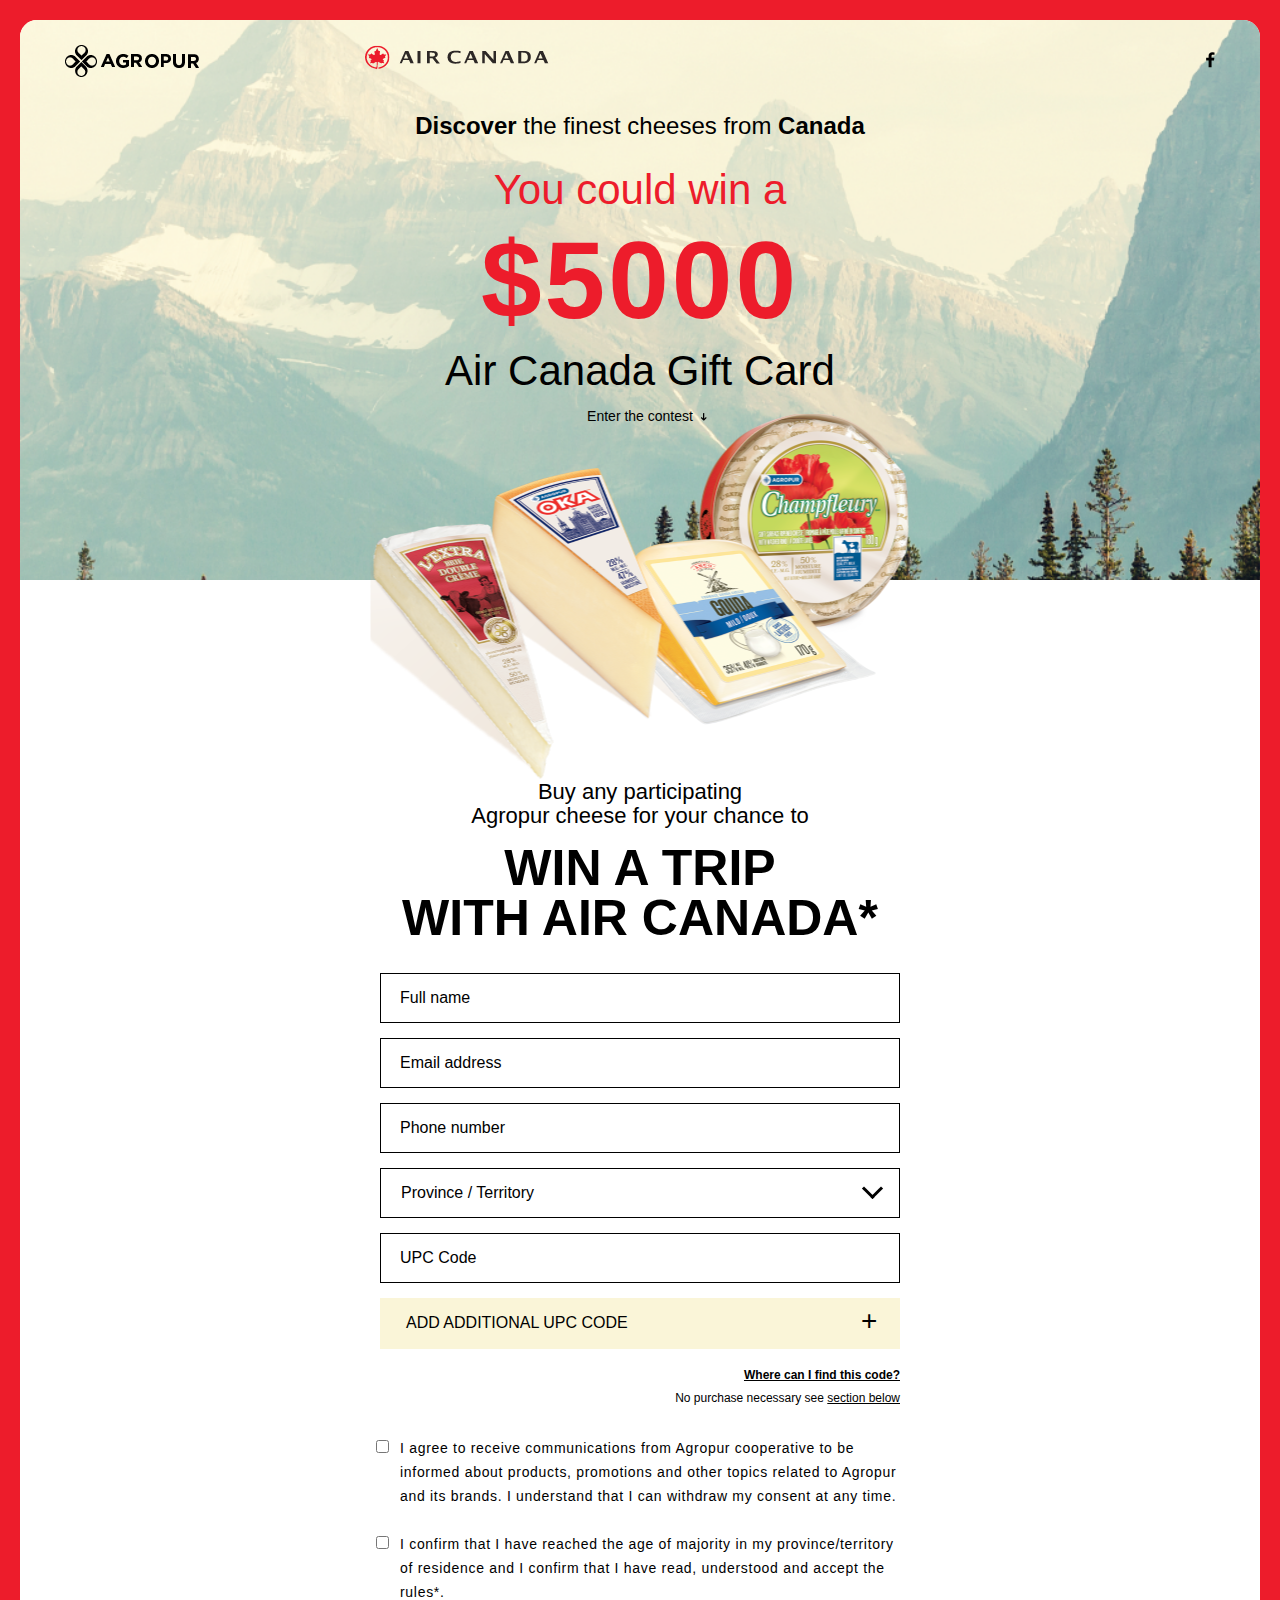
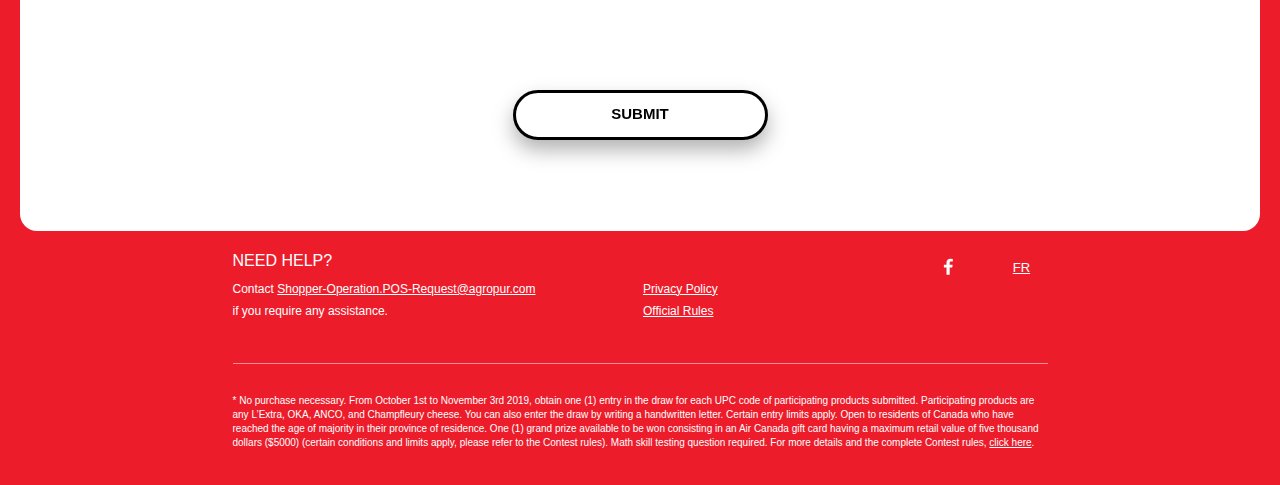
==== en/index.html @ e72fb613 "init" ====
<!DOCTYPE html>
<html lang="en">
  <head>
  <!-- Global site tag (gtag.js) - Google Analytics -->
  <script async src="https://www.googletagmanager.com/gtag/js?id=UA-141666870-2"></script>
  <script>
    window.dataLayer = window.dataLayer || [];
    function gtag(){dataLayer.push(arguments);}
    gtag('js', new Date());

    gtag('config', 'UA-141666870-2');
  </script>

  <meta charset="utf-8">
  <meta http-equiv="X-UA-Compatible" content="IE=edge"/>
  <meta name="viewport" content="width=device-width, initial-scale=1"/>
  <meta name="description" content="You could win a $5,000 Air Canada Gift Card. Enter the Agropur finest cheeses contest today!">
  <title>Agropur | Finest cheeses - Win an Air Canada Gift Card</title>

  <meta property="og:title" content="You could win a $5,000 Air Canada Gift Card. Enter the Agropur finest cheeses contest today!"/>
  <meta property="og:description" content="Agropur | Finest cheeses - Win an Air Canada Gift Card"/>
  <meta property="og:url" content="">
  <meta property="og:type" content="article"/>
  <meta property="og:site_name" content="Agropur | Finest cheeses - Win an Air Canada Gift Card"/>
  <meta name="twitter:card" content="summary" />

  <link rel="stylesheet" href="../css/app.css"/>
  <link rel="icon" type="image/x-icon" href="../img/favicon.ico?v2"/>

  
  
  
  <script src="https://oss.maxcdn.com/html5shiv/3.7.3/html5shiv.min.js"></script>
  <script src="https://oss.maxcdn.com/respond/1.4.2/respond.min.js"></script>
  <script src="https://www.google.com/recaptcha/api.js?hl=en" async defer></script>
  
</head>


  <body>
    <div class="main container-fluid">
      <section class="hero-banner">
  <header class="header">
  <div class="row">
    <div class="col col-sm col-md-3 first-logo logo-wrap">
      <img src="/img/logo_black.png" alt="">
    </div>

    <div class="col col-sm col-md-3 second-logo logo-wrap">
      <img src="/img/logo.png" alt="">
    </div>

    <div class="col-2 col-sm social">
      <a
        href="https://www.facebook.com/barafromagesagropurcheesebar/"
        target="_blank"
        class="social-link"
      >
        <svg
  width="100%"
  height="100%"
  viewBox="0 0 32 32"
  preserveAspectRatio="xMaxYMax"
>
  <defs>
    <style>
      .white { fill:#fff; fill-rule:evenodd; }
    </style>
  </defs>
  <path d="M20.8,7.9v2.54H19.18c-1.27,0-1.51.56-1.51,1.38v1.82h3l-.41,2.85H17.67v7.29H14.51v-7.3H11.88V13.64h2.63v-2.1c0-2.43,1.6-3.76,3.94-3.76a20.89,20.89,0,0,1,2.35.12Z"/>
</svg>

      </a>
    </div>
  </div>
</header>


  <div class="toggled-wrap">
    <div class="banner-text mx-auto text-center" data-toggle>
      <h4>
        <span>Discover</span>
        the finest cheeses from 
        <span>Canada</span>
      </h4>

      
        <h3>You could win a</h3>
        <h2>$5000</h2>
        <h1>Air Canada Gift Card</h1>
      

      <a href="#contestForm" id="scrollToContest" class="scrollToContest">Enter the contest</a>
    </div>

    <div class="toggled-wrap d-none" data-confirmation>
      <div class="success mx-auto text-center">
        <h2>Thank you!</h2>
        <h3>You are registered for</h3>
        <h3>the contest. Good luck!</h3>

        <a
          href="https://www.cheesebar.ca"
          class="btn agropur-btn submit-btn"
        >discover our products</a>
      </div>
    </div>

  <img class="banner-image" src="/img/cheese.png" alt="">
</section>


      <section class="tagline-container" data-toggle>
  
    <div class="tagline tagline-02">Buy any participating</div>
    <div class="tagline tagline-02 second">Agropur cheese for your chance to</div>
    <div class="tagline tagline-01">win a trip</div>
    <div class="tagline tagline-01">with Air Canada*</div>
  
</section>

      <section class="form-wrapper" data-toggle>
  <div class="form container">
    <form
  id="contestForm"
  name="finestCheesesContestForm"
  class="validate"
  autocomplete="off"
  action="/"
  method="POST"
  data-num-upc-fields-visible="1"
  data-netlify-recaptcha="true"
  data-netlify="true"
>
  
  <fieldset class="form-group col-12 p-md-0">
    <input
      type="text"
      id="fullName"
      name="fullName"
      class="form-control"
      required
    >
    <label class="form-control-placeholder" for="fullName">Full name</label>
  </fieldset>
  

  
  <fieldset class="form-group col-12 p-md-0">
    <input
      type="email"
      id="emailAddress"
      name="emailAddress"
      class="form-control email"
      required
    >
    <label class="form-control-placeholder" for="emailAddress">Email address</label>
  </fieldset>
  

  
  <fieldset class="form-group col-12 p-md-0">
    <input
      type="text"
      id="phoneNumber"
      name="phoneNumber"
      class="form-control"
      pattern="^[\+]?[(]?[0-9]{3}[)]?[-\s\.]?[0-9]{3}[-\s\.]?[0-9]{4,6}$"
      title="Invalid phone number"
      required
    >
    <label class="form-control-placeholder" for="phoneNumber">Phone number</label>
  </fieldset>
  

  
  <fieldset class="form-group col-12 p-md-0 province-name-wrap">
    <select
      id="provinceName"
      name="province"
      class="form-control province-select"
      required
    >
      <option selected="selected" disabled="disabled" value="">
        Province / Territory
      </option>
      <option value="AB">Alberta</option>
      <option value="BC">British Columbia</option>
      <option value="MB">Manitoba</option>
      <option value="NB">New Brunswick</option>
      <option value="NL">Newfoundland and Labrador</option>
      <option value="NS">Nova Scotia</option>
      <option value="ON">Ontario</option>
      <option value="QUE">Québec</option>
      <option value="PE">Prince Edward Island</option>
      <option value="SK">Saskatchewan</option>
      <option value="NT">Northwest Territories</option>
      <option value="NU">Nunavut</option>
      <option value="YT">Yukon</option>
    </select>
  </fieldset>
  

  
  <fieldset class="form-group col-12 p-md-0">
    <input
      type="text"
      id="upcCode0"
      name="upcCode0"
      class="form-control upc-code-input"
      required
      aria-describedby="upcDescription"
    >
    <label
      class="form-control-placeholder"
      for="upcCode0"
    >UPC Code</label>
    <div id="upcDescription" class="sr-only">The UPC code is located on the packaging of your Agropur product as seen in the image below.  The exact location may vary based on the item of purchase. Simply copy all 12 numbers into the entry form.</div>
  </fieldset>
  

  
  <div
    id="additionalUpcContainer"
    class="form-group col-12 p-md-0"
  >
    <fieldset
      class="form-group col-12 p-x-0 mt4 hidden-upc"
      id="hiddenUPC1"
    >
      <input
        type="text"
        id="upcCode1"
        name="upcCode1"
        class="form-control upc-code-input"
        aria-describedby="upcDescription"
      >
      <label
        class="form-control-placeholder"
        for="upcCode1"
      >Add additional UPC code</label>
    </fieldset>
    <fieldset
      class="form-group col-12 p-x-0 mt4 hidden-upc"
      id="hiddenUPC2"
    >
      <input
        type="text"
        id="upcCode2"
        name="upcCode2"
        class="form-control upc-code-input"
        aria-describedby="upcDescription"
      >
      <label
        class="form-control-placeholder"
        for="upcCode2"
      >Add additional UPC code</label>
    </fieldset>
    <fieldset
      class="form-group col-12 p-x-0 mt4 hidden-upc"
      id="hiddenUPC3"
    >
      <input
        type="text"
        id="upcCode3"
        name="upcCode3"
        class="form-control upc-code-input"
        aria-describedby="upcDescription"
      >
      <label
        class="form-control-placeholder"
        for="upcCode3"
      >Add additional UPC code</label>
    </fieldset>
  </div>
  <fieldset
    class="form-group col-12 p-md-0"
    id="addUpcCodeContainer"
  >
    <button
      type="button"
      id="addUpcCode"
      class="btn agropur-btn add-upc-code-btn"
    >
      <span class="label">Add additional UPC code</span>
      <span class="plus-icon">+</span>
    </button>
  </fieldset>
  

  
  <div class="form-group col-12 p-md-0 additional-help">
    <div class="help-message-wrap">
      <div
        tabindex="0"
        class="help-message"
        data-toggle="tooltip"
        data-placement="bottom"
        title="The UPC code is located on the packaging of your Agropur product as seen in the image below.  The exact location may vary based on the item of purchase. Simply copy all 12 numbers into the entry form. <br><div class='text-center pt-3'><img src='../img/upc.png' /></span> "
      >Where can I find this code?</div>
      <div class="purchase">
        No purchase necessary see  <a href="#footer" class="purch-link">section below</a>
      </div>
    </div>
  </div>
  

  
  <div class="captcha-container">
    <div
      id="gRecaptcha"
      class="g-recaptcha"
      data-sitekey="6Lf3IbAUAAAAAP-q4TpZBT5dZRCLkTZSFWK0sGec"
      data-theme="light"
    ></div>
    <div class="captcha-error error-message">
      This field is required
    </div>
  </div>
  

  
  <fieldset class="check-container col-12 px-md-0">
    
    <div class="form-check">
      <input
        type="checkbox"
        id="subscribeCheck"
        name="subscribeCheck"
        value="true"
        class="form-check-input"
      />
      <label class="form-check-label" for="subscribeCheck">
        I agree to receive communications from Agropur cooperative to be informed about products, promotions and other topics related to Agropur and its brands. I understand that I can withdraw my consent at any time.
      </label>
    </div>
    

    
    <div class="form-check">
      <input
        type="checkbox"
        id="rulesCheck"
        name="rulesCheck"
        value="true"
        class="form-check-input"
        required
      />
      <label class="form-check-label" for="rulesCheck">
        I confirm that I have reached the age of majority in my province/territory of residence and I confirm that I have read, understood and accept the rules*.
      </label>
    </div>
    
  </fieldset>
  

  
  <input
    class="hidden"
    type="text"
    id="language"
    name="language"
    value="en"
  />
  

  
  <div class="form-group col-12 p-md-0 submit-entry-container">
    <button
      type="submit"
      id="submitEntry"
      class="btn agropur-btn submit-btn"
    >Submit</button>
  </div>
  
</form>

  </div>
</section>
    </div>

    <footer class="footer-wrapper" id="footer">
  <div class="container-fluid">
    <div class="footer-nav">
      
      <div class="footer-column col-40-percent need-help-col">
        <h2 class="need-help-heading">Need help?</h2>
        <small class="need-help-text">
          <span>Contact <a href="mailto:Shopper-Operation.POS-Request@agropur.com">Shopper-Operation.POS-Request@agropur.com</a></span>
          <div>if you require any assistance.</div>
        </small>
      </div>
      

      
      <div class="footer-column col-40-percent admin-links">
        <ul class="link-list">
          <li class="list-item">
            <a href="https://www.agropur.com/en/privacy-policy?source=cheesebar.ca" class="footer-link" target="_blank">Privacy Policy</a>
          </li>
          <li class="list-item">
            <a href="/files/Reglement_en.pdf" class="footer-link" target="_blank">Official Rules</a>
          </li>
        </ul>
      </div>
      

      
      <div class="footer-column col-20-percent social-col">
        <ul class="link-list social-list">
          <li class="list-item">
            <a
              href="https://www.facebook.com/barafromagesagropurcheesebar/"
              target="_blank"
              class="social-link"
            >
              <svg
  width="100%"
  height="100%"
  viewBox="0 0 32 32"
  preserveAspectRatio="xMaxYMax"
>
  <defs>
    <style>
      .white { fill:#fff; fill-rule:evenodd; }
    </style>
  </defs>
  <path d="M20.8,7.9v2.54H19.18c-1.27,0-1.51.56-1.51,1.38v1.82h3l-.41,2.85H17.67v7.29H14.51v-7.3H11.88V13.64h2.63v-2.1c0-2.43,1.6-3.76,3.94-3.76a20.89,20.89,0,0,1,2.35.12Z"/>
</svg>

            </a>
          </li>
        </ul>

        <ul class="lang-switcher">
          <li>
            <a href="/fr">Fr</a>
          </li>
        </ul>
      </div>
      

    </div>

    <div class="footer-small-print-container">
      <small class="footer-small-print">
        * No purchase necessary. From October 1st to November 3rd 2019, obtain one (1) entry in the draw for each UPC code of participating products submitted. Participating products are any L’Extra, OKA, ANCO, and Champfleury cheese. You can also enter the draw by writing a handwritten letter. Certain entry limits apply. Open to residents of Canada who have reached the age of majority in their province of residence. One (1) grand prize available to be won consisting in an Air Canada gift card having a maximum retail value of five thousand dollars ($5000) (certain conditions and limits apply, please refer to the Contest rules). Math skill testing question required. For more details and the complete Contest rules,  <a href="/files/Reglement_en.pdf">click here</a>.
      </small>
    </div>

  </div>
</footer>


    <script src="../js/vendor.js"></script>
    <script src="../js/app.js"></script>
  </body>
</html>
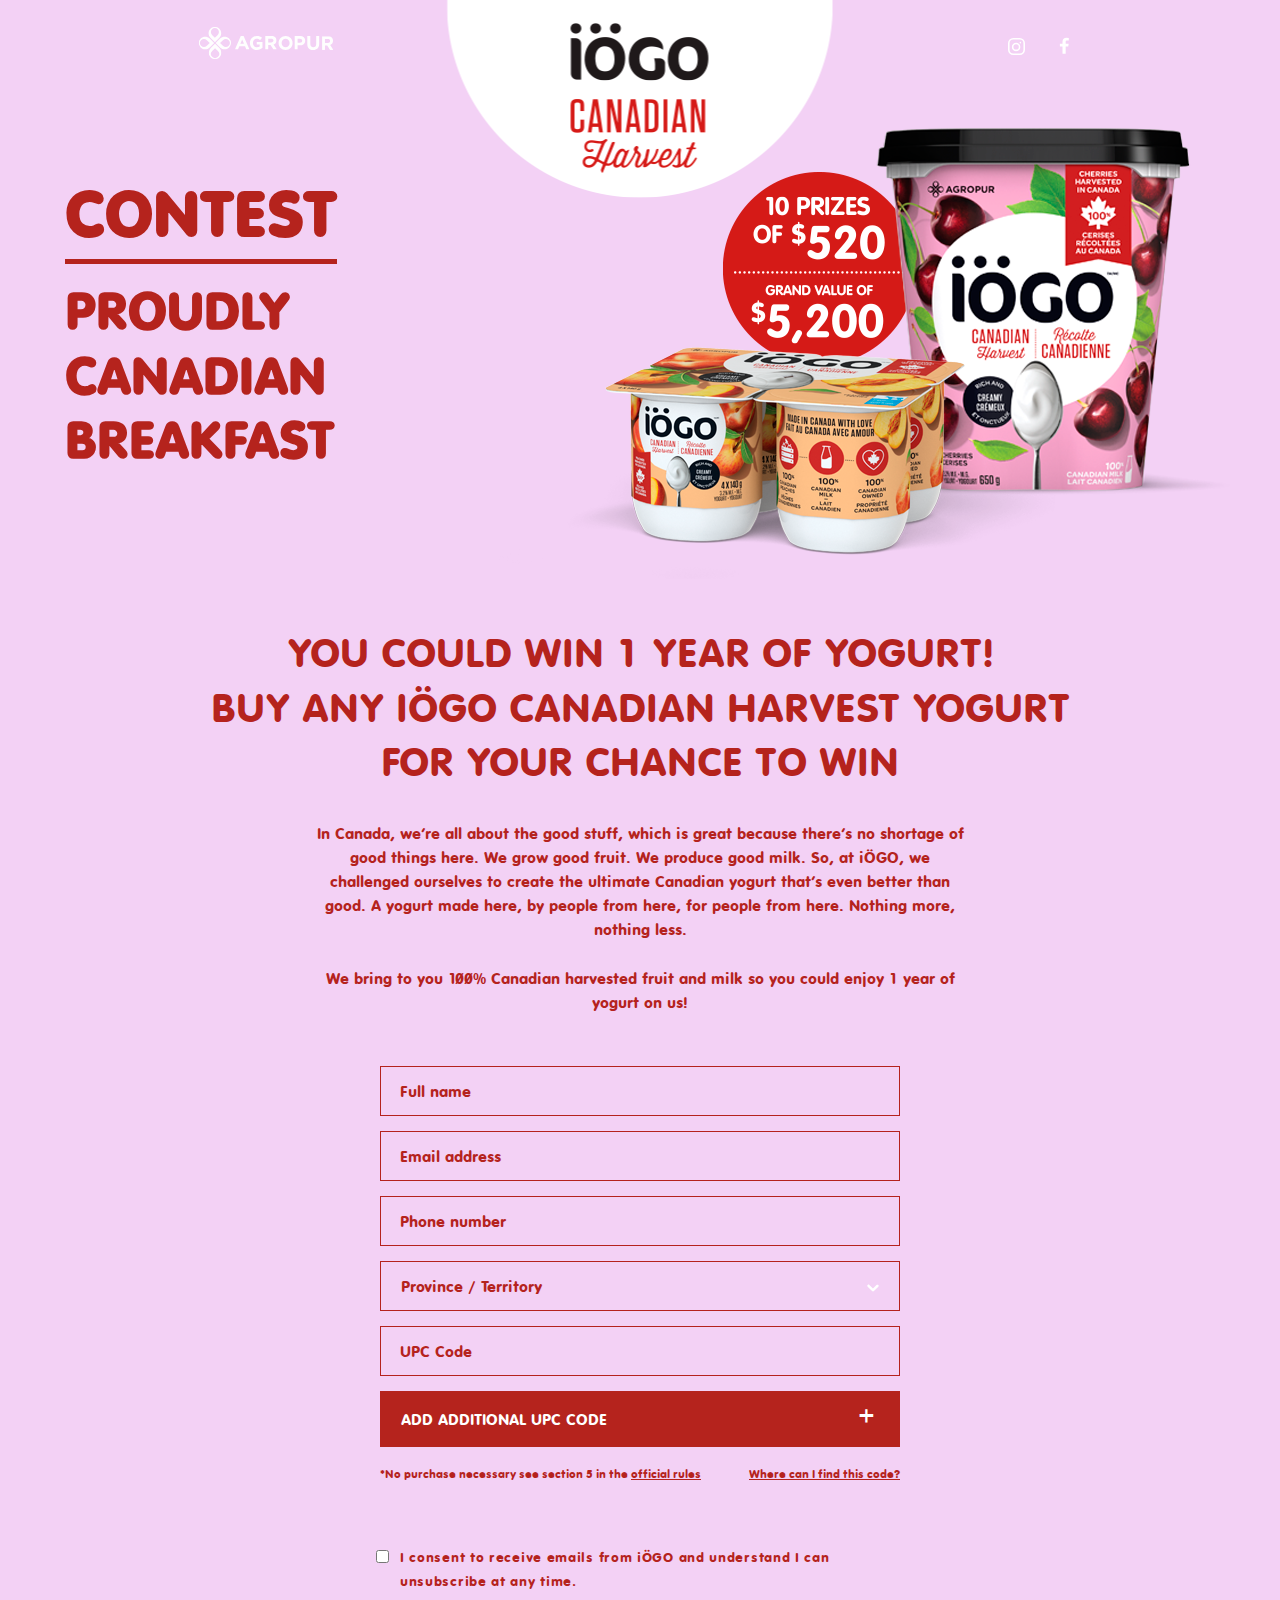
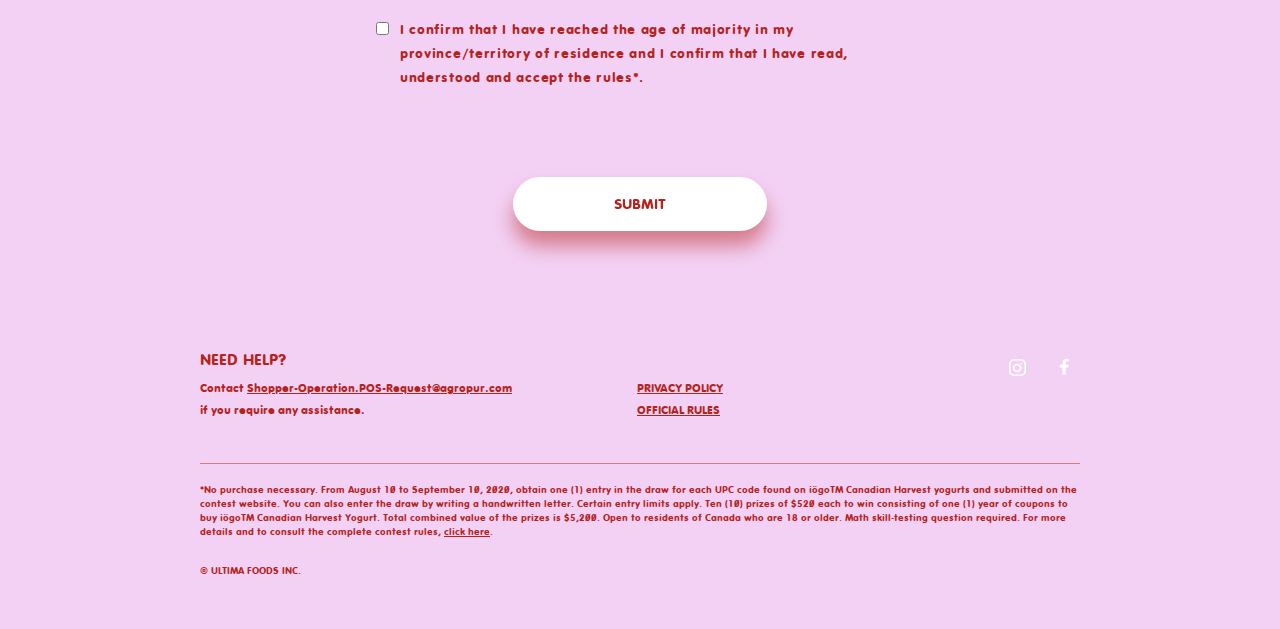
==== commit d8544a3c: "init 2" ====
--- a/en/index.html
+++ b/en/index.html
@@ -14,14 +14,14 @@
   <meta charset="utf-8">
   <meta http-equiv="X-UA-Compatible" content="IE=edge"/>
   <meta name="viewport" content="width=device-width, initial-scale=1"/>
-  <meta name="description" content="You could win a $5,000 Air Canada Gift Card. Enter the Agropur finest cheeses contest today!">
-  <title>Agropur | Finest cheeses - Win an Air Canada Gift Card</title>
-
-  <meta property="og:title" content="You could win a $5,000 Air Canada Gift Card. Enter the Agropur finest cheeses contest today!"/>
-  <meta property="og:description" content="Agropur | Finest cheeses - Win an Air Canada Gift Card"/>
+  <meta name="description" content="You could win 1 year of yogurt!">
+  <title>iÖGO Canadian Harvest - Win 1 year of yogurt!</title>
+
+  <meta property="og:title" content="You could win 1 year of yogurt!"/>
+  <meta property="og:description" content="iÖGO Canadian Harvest - Win 1 year of yogurt!"/>
   <meta property="og:url" content="">
   <meta property="og:type" content="article"/>
-  <meta property="og:site_name" content="Agropur | Finest cheeses - Win an Air Canada Gift Card"/>
+  <meta property="og:site_name" content="iÖGO Canadian Harvest - Win 1 year of yogurt!"/>
   <meta name="twitter:card" content="summary" />
 
   <link rel="stylesheet" href="../css/app.css"/>
@@ -38,25 +38,64 @@
 
 
   <body>
-    <div class="main container-fluid">
-      <section class="hero-banner">
-  <header class="header">
-  <div class="row">
-    <div class="col col-sm col-md-3 first-logo logo-wrap">
-      <img src="/img/logo_black.png" alt="">
-    </div>
-
-    <div class="col col-sm col-md-3 second-logo logo-wrap">
-      <img src="/img/logo.png" alt="">
-    </div>
-
-    <div class="col-2 col-sm social">
-      <a
-        href="https://www.facebook.com/barafromagesagropurcheesebar/"
-        target="_blank"
-        class="social-link"
-      >
+    <section class="header-wrapper">
+  
+  <div class="header-content-wrapper">
+    <div class="content header-content">
+      <div class="logo-agropur">
         <svg
+  width="192"
+  height="46"
+  xmlns="http://www.w3.org/2000/svg"
+  xmlns:xlink="http://www.w3.org/1999/xlink"
+>
+  <defs>
+    <path id="a" d="M.136.034h18.186V22H.136z"/>
+    <path id="c" d="M.085.358h15.8v19.558H.085z"/>
+  </defs>
+  <g fill="none" fill-rule="evenodd">
+    <path d="M43.331 16.636c-3.559-3.515-9.329-3.515-12.887 0L24 23l6.444 6.364c3.558 3.515 9.328 3.515 12.887 0a8.922 8.922 0 0 0 0-12.728m-8.832 10.438L30.375 23l4.124-4.073c2.278-2.25 5.972-2.25 8.25 0a5.71 5.71 0 0 1 0 8.147c-2.278 2.25-5.972 2.25-8.25 0M16.636 2.669c-3.515 3.559-3.515 9.329 0 12.887L23 22l6.364-6.444c3.515-3.559 3.515-9.328 0-12.887a8.922 8.922 0 0 0-12.728 0M27.074 11.5L23 15.625l-4.073-4.124c-2.25-2.278-2.25-5.972 0-8.25a5.71 5.71 0 0 1 8.147 0c2.25 2.278 2.25 5.97 0 8.249M2.669 29.364c3.559 3.515 9.329 3.515 12.887 0L22 23l-6.444-6.364c-3.558-3.515-9.328-3.515-12.887 0a8.921 8.921 0 0 0 0 12.728m8.832-10.438L15.625 23l-4.124 4.073c-2.278 2.25-5.972 2.25-8.25 0a5.71 5.71 0 0 1 0-8.147c2.278-2.25 5.972-2.25 8.25 0" fill="#FEFEFE"/>
+    <g transform="translate(14 24)">
+      <mask id="b" fill="#fff">
+        <use xlink:href="#a"/>
+      </mask>
+      <path d="M15.658 19.335a9.102 9.102 0 0 0 0-12.867L9.23.034l-6.43 6.434a9.102 9.102 0 0 0 0 12.867 9.088 9.088 0 0 0 12.86 0M5.112 10.517L9.23 6.4l4.115 4.118a5.827 5.827 0 0 1 0 8.237 5.818 5.818 0 0 1-8.23 0 5.827 5.827 0 0 1 0-8.237" fill="#FEFEFE" mask="url(#b)"/>
+    </g>
+    <path d="M64.018 13L71.96 31.33a.483.483 0 0 1-.452.671h-3.705l-1.77-4.26h-8.179L56.087 32h-3.595a.483.483 0 0 1-.452-.671L59.982 13h4.036zm.495 11.049l-2.567-6.161-2.572 6.16h5.14zM73 23.055V23C73 17.504 77.183 13 82.904 13c3.402 0 5.453.941 7.422 2.654l-2.317 2.858a.475.475 0 0 1-.67.067c-1.315-1.055-2.57-1.657-4.569-1.657-3.023 0-5.425 2.737-5.425 6.023V23c0 3.538 2.375 6.133 5.722 6.133 1.51 0 2.86-.386 3.912-1.16V25.21h-4.182v-3.673H91v8.397C89.057 31.62 86.385 33 82.93 33 77.05 33 73 28.773 73 23.055M95 13h8.691c2.417 0 4.291.678 5.54 1.926 1.06 1.06 1.63 2.552 1.63 4.344v.055c0 3.065-1.656 4.993-4.075 5.887l4.129 6.033c.22.32-.01.755-.399.755h-3.973l-4.074-6.08h-3.287V32H95V13zm8.418 9.23c2.039 0 3.205-1.086 3.205-2.689v-.054c0-1.79-1.25-2.715-3.285-2.715h-4.156v5.457h4.236zM114 23.055V23c0-5.495 4.22-9.999 10.027-9.999 5.807 0 9.973 4.448 9.973 9.945V23C134 28.498 129.78 33 123.972 33c-5.805 0-9.972-4.449-9.972-9.945m15.672 0V23c0-3.314-2.364-6.077-5.7-6.077-3.332 0-5.644 2.707-5.644 6.023V23c0 3.316 2.364 6.077 5.699 6.077 3.334 0 5.645-2.707 5.645-6.02M137 13h7.743c4.522 0 7.257 2.687 7.257 6.569v.053c0 4.398-3.412 6.678-7.664 6.678h-3.166V32H137V13zm7.473 9.58c2.085 0 3.302-1.249 3.302-2.876v-.055c0-1.873-1.3-2.877-3.384-2.877h-3.221v5.809h3.303zM155 24.253V13h4.292v11.139c0 3.207 1.588 4.867 4.208 4.867 2.621 0 4.207-1.603 4.207-4.727V13H172v11.11c0 5.965-3.315 8.89-8.554 8.89-5.243 0-8.446-2.954-8.446-8.747" fill="#FEFEFE"/>
+    <g transform="translate(176 13)">
+        <mask id="d" fill="#fff">
+          <use xlink:href="#c"/>
+        </mask>
+      <path d="M.085.358h8.582c2.387 0 4.238.698 5.473 1.982 1.046 1.091 1.609 2.628 1.609 4.472v.057c0 3.155-1.635 5.14-4.024 6.06l4.076 6.21c.217.33-.01.777-.394.777h-3.922l-4.026-6.259H4.213v6.26H.085V.357zm8.314 9.5c2.013 0 3.165-1.117 3.165-2.767v-.055c0-1.844-1.236-2.795-3.245-2.795H4.213V9.86H8.4z" fill="#FEFEFE" mask="url(#d)"/>
+    </g>
+  </g>
+</svg>
+
+      </div>
+
+      <img class="hero-logo" src="/img/hero-logo.png" alt="iÖGO Canadian Harvest Logo">
+
+      <div class="hero-nav">
+        <a class="icon-ig" href="https://www.instagram.com/iogocanada" target="_blank">
+          <svg
+  width="100%"
+  height="100%"
+  viewBox="0 0 32 32"
+  preserveAspectRatio="xMaxYMax"
+>
+  <defs>
+    <style>
+      .white{ fill:#fff; }
+    </style>
+  </defs>
+  <path class="white" d="M19.69,8H13.31A5.31,5.31,0,0,0,8,13.31v6.38A5.31,5.31,0,0,0,13.31,25h6.38A5.31,5.31,0,0,0,25,19.69V13.31A5.31,5.31,0,0,0,19.69,8Zm3.72,11.69a3.74,3.74,0,0,1-3.72,3.72H13.31a3.74,3.74,0,0,1-3.72-3.72V13.31a3.74,3.74,0,0,1,3.72-3.72h6.38a3.74,3.74,0,0,1,3.72,3.72Z"/>
+  <path class="white" d="M16.11,12.64a4.25,4.25,0,1,0,4.25,4.25A4.25,4.25,0,0,0,16.11,12.64Zm0,6.9a2.66,2.66,0,1,1,2.66-2.65A2.65,2.65,0,0,1,16.11,19.54Z"/>
+  <circle class="white" cx="20.36" cy="12.64" r="0.77"/>
+</svg>
+
+        </a>
+        <a class="icon-fb" href="https://www.facebook.com/iogo" target="_blank">
+          <svg
   width="100%"
   height="100%"
   viewBox="0 0 32 32"
@@ -67,63 +106,91 @@
       .white { fill:#fff; fill-rule:evenodd; }
     </style>
   </defs>
-  <path d="M20.8,7.9v2.54H19.18c-1.27,0-1.51.56-1.51,1.38v1.82h3l-.41,2.85H17.67v7.29H14.51v-7.3H11.88V13.64h2.63v-2.1c0-2.43,1.6-3.76,3.94-3.76a20.89,20.89,0,0,1,2.35.12Z"/>
+  <path class="white" d="M20.8,7.9v2.54H19.18c-1.27,0-1.51.56-1.51,1.38v1.82h3l-.41,2.85H17.67v7.29H14.51v-7.3H11.88V13.64h2.63v-2.1c0-2.43,1.6-3.76,3.94-3.76a20.89,20.89,0,0,1,2.35.12Z"/>
 </svg>
 
+        </a>
+      </div>
+    </div>
+  </div>
+  
+
+  <div class="content">
+
+    
+    <div
+      class="k-thx-bye d-none"
+      data-confirmation
+    >
+      <h1 class="confirmation-heading">
+        <img
+          class="thank-you-raster"
+          src="/img/hero-thank-you.png"
+          alt="Thank you!"
+        />
+      </h1>
+      <div class="confirmation-subheading">
+        Your inscription is being submitted. Good luck!
+      </div>
+      <a
+        class="agropur-btn discover-cta"
+        href="https://www.iogo.ca/en/canadian-harvest/"
+      >
+        Purchase more iÖGO Canadian Harvest yogurt for even more chances to win
       </a>
     </div>
-  </div>
-</header>
-
-
-  <div class="toggled-wrap">
-    <div class="banner-text mx-auto text-center" data-toggle>
-      <h4>
-        <span>Discover</span>
-        the finest cheeses from 
-        <span>Canada</span>
-      </h4>
-
-      
-        <h3>You could win a</h3>
-        <h2>$5000</h2>
-        <h1>Air Canada Gift Card</h1>
-      
-
-      <a href="#contestForm" id="scrollToContest" class="scrollToContest">Enter the contest</a>
-    </div>
-
-    <div class="toggled-wrap d-none" data-confirmation>
-      <div class="success mx-auto text-center">
-        <h2>Thank you!</h2>
-        <h3>You are registered for</h3>
-        <h3>the contest. Good luck!</h3>
-
-        <a
-          href="https://www.cheesebar.ca"
-          class="btn agropur-btn submit-btn"
-        >discover our products</a>
-      </div>
-    </div>
-
-  <img class="banner-image" src="/img/cheese.png" alt="">
+    
+  </div>
+
+  
+  <div class="products-display">
+    <div data-toggle class="hero-wrapper">
+      <h1 class="hero-heading">
+       <strong>
+          Contest
+        </strong>
+        Proudly Canadian Breakfast
+      </h1>
+    </div>
+    <div class="yogurt-pots-container">
+      <img class="yogurt-pots" src="/img/hero-banner-products.png" alt="Tub of 650g cherry and 4x140g peach flavoured Canadian Harvest yogurt aligned on pink background" />
+    </div>
+  </div>
+  
 </section>
 
 
-      <section class="tagline-container" data-toggle>
-  
-    <div class="tagline tagline-02">Buy any participating</div>
-    <div class="tagline tagline-02 second">Agropur cheese for your chance to</div>
-    <div class="tagline tagline-01">win a trip</div>
-    <div class="tagline tagline-01">with Air Canada*</div>
-  
+    <section class="content tagline-container" data-toggle>
+  <div class="tagline tagline-01">
+    YOU COULD WIN 1 YEAR OF YOGURT!
+  </div>
+  <div class="tagline tagline-02">
+    BUY ANY IÖGO CANADIAN HARVEST YOGURT FOR YOUR CHANCE TO WIN
+  </div>
+  <div class="tagline tagline-03">
+    
+  </div>
+
+  <p class="long-tagline">
+    In Canada, we’re all about the good stuff, which is great because there’s no shortage of good things here. We grow good fruit. We produce good milk. So, at iÖGO, we challenged ourselves to create the ultimate Canadian yogurt that’s even better than good. A yogurt made here, by people from here, for people from here. Nothing more, nothing less.
+  </p>
+  <p class="long-tagline">
+    We bring to you 100% Canadian harvested fruit and milk so you could enjoy 1 year of yogurt on us!
+  </p>
+  <p class="long-tagline long-tagline-01">
+    
+  </p>
+  <p class="long-tagline long-tagline-02">
+    
+  </p>
 </section>
 
-      <section class="form-wrapper" data-toggle>
-  <div class="form container">
-    <form
+
+    <section class="content form-wrapper" data-toggle>
+      <div class="form container">
+        <form
   id="contestForm"
-  name="finestCheesesContestForm"
+  name="olympicContestForm"
   class="validate"
   autocomplete="off"
   action="/"
@@ -174,7 +241,7 @@
   
 
   
-  <fieldset class="form-group col-12 p-md-0 province-name-wrap">
+  <fieldset class="form-group col-12 p-md-0">
     <select
       id="provinceName"
       name="province"
@@ -191,7 +258,6 @@
       <option value="NL">Newfoundland and Labrador</option>
       <option value="NS">Nova Scotia</option>
       <option value="ON">Ontario</option>
-      <option value="QUE">Québec</option>
       <option value="PE">Prince Edward Island</option>
       <option value="SK">Saskatchewan</option>
       <option value="NT">Northwest Territories</option>
@@ -238,7 +304,7 @@
       <label
         class="form-control-placeholder"
         for="upcCode1"
-      >Add additional UPC code</label>
+      >Additional UPC Code #1</label>
     </fieldset>
     <fieldset
       class="form-group col-12 p-x-0 mt4 hidden-upc"
@@ -254,7 +320,7 @@
       <label
         class="form-control-placeholder"
         for="upcCode2"
-      >Add additional UPC code</label>
+      >Additional UPC Code #2</label>
     </fieldset>
     <fieldset
       class="form-group col-12 p-x-0 mt4 hidden-upc"
@@ -270,7 +336,7 @@
       <label
         class="form-control-placeholder"
         for="upcCode3"
-      >Add additional UPC code</label>
+      >Additional UPC Code #3</label>
     </fieldset>
   </div>
   <fieldset
@@ -290,18 +356,20 @@
 
   
   <div class="form-group col-12 p-md-0 additional-help">
-    <div class="help-message-wrap">
-      <div
-        tabindex="0"
-        class="help-message"
-        data-toggle="tooltip"
-        data-placement="bottom"
-        title="The UPC code is located on the packaging of your Agropur product as seen in the image below.  The exact location may vary based on the item of purchase. Simply copy all 12 numbers into the entry form. <br><div class='text-center pt-3'><img src='../img/upc.png' /></span> "
-      >Where can I find this code?</div>
-      <div class="purchase">
-        No purchase necessary see  <a href="#footer" class="purch-link">section below</a>
-      </div>
-    </div>
+    <div
+      id="upcCodeHelp"
+      class="no-purchase-necessary"
+    >
+      *No purchase necessary see section 5 in the
+      <a href="/files/olympic-contest-rules-en.pdf">official rules</a>
+    </div>
+    <div
+      tabindex="0"
+      class="help-message"
+      data-toggle="tooltip"
+      data-placement="bottom"
+      title="The UPC code is located on the packaging of your Agropur product as seen in the image below.  The exact location may vary based on the item of purchase. Simply copy all 12 numbers into the entry form. <br><div class='text-center pt-3'><img src='../img/upc.png' /></span> "
+    >Where can I find this code?</div>
   </div>
   
 
@@ -311,7 +379,7 @@
       id="gRecaptcha"
       class="g-recaptcha"
       data-sitekey="6Lf3IbAUAAAAAP-q4TpZBT5dZRCLkTZSFWK0sGec"
-      data-theme="light"
+      data-theme="clean"
     ></div>
     <div class="captcha-error error-message">
       This field is required
@@ -331,7 +399,7 @@
         class="form-check-input"
       />
       <label class="form-check-label" for="subscribeCheck">
-        I agree to receive communications from Agropur cooperative to be informed about products, promotions and other topics related to Agropur and its brands. I understand that I can withdraw my consent at any time.
+        I consent to receive emails from iÖGO and understand I can unsubscribe at any time.
       </label>
     </div>
     
@@ -369,25 +437,26 @@
     <button
       type="submit"
       id="submitEntry"
-      class="btn agropur-btn submit-btn"
+      class="btn agropur-btn"
     >Submit</button>
   </div>
   
 </form>
 
-  </div>
-</section>
-    </div>
-
-    <footer class="footer-wrapper" id="footer">
-  <div class="container-fluid">
+      </div>
+    </section>
+
+    <footer class="footer-wrapper">
+  <div class="content">
+
     <div class="footer-nav">
+
       
       <div class="footer-column col-40-percent need-help-col">
         <h2 class="need-help-heading">Need help?</h2>
         <small class="need-help-text">
           <span>Contact <a href="mailto:Shopper-Operation.POS-Request@agropur.com">Shopper-Operation.POS-Request@agropur.com</a></span>
-          <div>if you require any assistance.</div>
+          <span>if you require any assistance.</span>
         </small>
       </div>
       
@@ -396,10 +465,10 @@
       <div class="footer-column col-40-percent admin-links">
         <ul class="link-list">
           <li class="list-item">
-            <a href="https://www.agropur.com/en/privacy-policy?source=cheesebar.ca" class="footer-link" target="_blank">Privacy Policy</a>
+            <a href="https://www.olympicdairy.com/privacy" class="footer-link" target="_blank">Privacy Policy</a>
           </li>
           <li class="list-item">
-            <a href="/files/Reglement_en.pdf" class="footer-link" target="_blank">Official Rules</a>
+            <a href="/files/olympic-contest-rules-en.pdf" class="footer-link">Official Rules</a>
           </li>
         </ul>
       </div>
@@ -407,10 +476,34 @@
 
       
       <div class="footer-column col-20-percent social-col">
-        <ul class="link-list social-list">
+        <ul class="link-list">
           <li class="list-item">
             <a
-              href="https://www.facebook.com/barafromagesagropurcheesebar/"
+              href="https://www.instagram.com/iogocanada"
+              target="_blank"
+              class="social-link"
+            >
+              <svg
+  width="100%"
+  height="100%"
+  viewBox="0 0 32 32"
+  preserveAspectRatio="xMaxYMax"
+>
+  <defs>
+    <style>
+      .white{ fill:#fff; }
+    </style>
+  </defs>
+  <path class="white" d="M19.69,8H13.31A5.31,5.31,0,0,0,8,13.31v6.38A5.31,5.31,0,0,0,13.31,25h6.38A5.31,5.31,0,0,0,25,19.69V13.31A5.31,5.31,0,0,0,19.69,8Zm3.72,11.69a3.74,3.74,0,0,1-3.72,3.72H13.31a3.74,3.74,0,0,1-3.72-3.72V13.31a3.74,3.74,0,0,1,3.72-3.72h6.38a3.74,3.74,0,0,1,3.72,3.72Z"/>
+  <path class="white" d="M16.11,12.64a4.25,4.25,0,1,0,4.25,4.25A4.25,4.25,0,0,0,16.11,12.64Zm0,6.9a2.66,2.66,0,1,1,2.66-2.65A2.65,2.65,0,0,1,16.11,19.54Z"/>
+  <circle class="white" cx="20.36" cy="12.64" r="0.77"/>
+</svg>
+
+            </a>
+          </li>
+          <li class="list-item">
+            <a
+              href="https://www.facebook.com/iogo"
               target="_blank"
               class="social-link"
             >
@@ -425,18 +518,12 @@
       .white { fill:#fff; fill-rule:evenodd; }
     </style>
   </defs>
-  <path d="M20.8,7.9v2.54H19.18c-1.27,0-1.51.56-1.51,1.38v1.82h3l-.41,2.85H17.67v7.29H14.51v-7.3H11.88V13.64h2.63v-2.1c0-2.43,1.6-3.76,3.94-3.76a20.89,20.89,0,0,1,2.35.12Z"/>
+  <path class="white" d="M20.8,7.9v2.54H19.18c-1.27,0-1.51.56-1.51,1.38v1.82h3l-.41,2.85H17.67v7.29H14.51v-7.3H11.88V13.64h2.63v-2.1c0-2.43,1.6-3.76,3.94-3.76a20.89,20.89,0,0,1,2.35.12Z"/>
 </svg>
 
             </a>
           </li>
         </ul>
-
-        <ul class="lang-switcher">
-          <li>
-            <a href="/fr">Fr</a>
-          </li>
-        </ul>
       </div>
       
 
@@ -444,7 +531,10 @@
 
     <div class="footer-small-print-container">
       <small class="footer-small-print">
-        * No purchase necessary. From October 1st to November 3rd 2019, obtain one (1) entry in the draw for each UPC code of participating products submitted. Participating products are any L’Extra, OKA, ANCO, and Champfleury cheese. You can also enter the draw by writing a handwritten letter. Certain entry limits apply. Open to residents of Canada who have reached the age of majority in their province of residence. One (1) grand prize available to be won consisting in an Air Canada gift card having a maximum retail value of five thousand dollars ($5000) (certain conditions and limits apply, please refer to the Contest rules). Math skill testing question required. For more details and the complete Contest rules,  <a href="/files/Reglement_en.pdf">click here</a>.
+         *No purchase necessary. From August 10 to September 10, 2020, obtain one (1) entry in the draw for each UPC code found on iögoTM Canadian Harvest yogurts and submitted on the contest website. You can also enter the draw by writing a handwritten letter. Certain entry limits apply. Ten (10) prizes of $520 each to win consisting of one (1) year of coupons to buy iögoTM Canadian Harvest Yogurt. Total combined value of the prizes is $5,200. Open to residents of Canada who are 18 or older. Math skill-testing question required. For more details and to consult the complete contest rules, <a href="/files/olympic-contest-rules-en.pdf">click here</a>.
+      </small>
+      <small class="footer-copyrights">
+        ® Ultima Foods Inc.
       </small>
     </div>
 
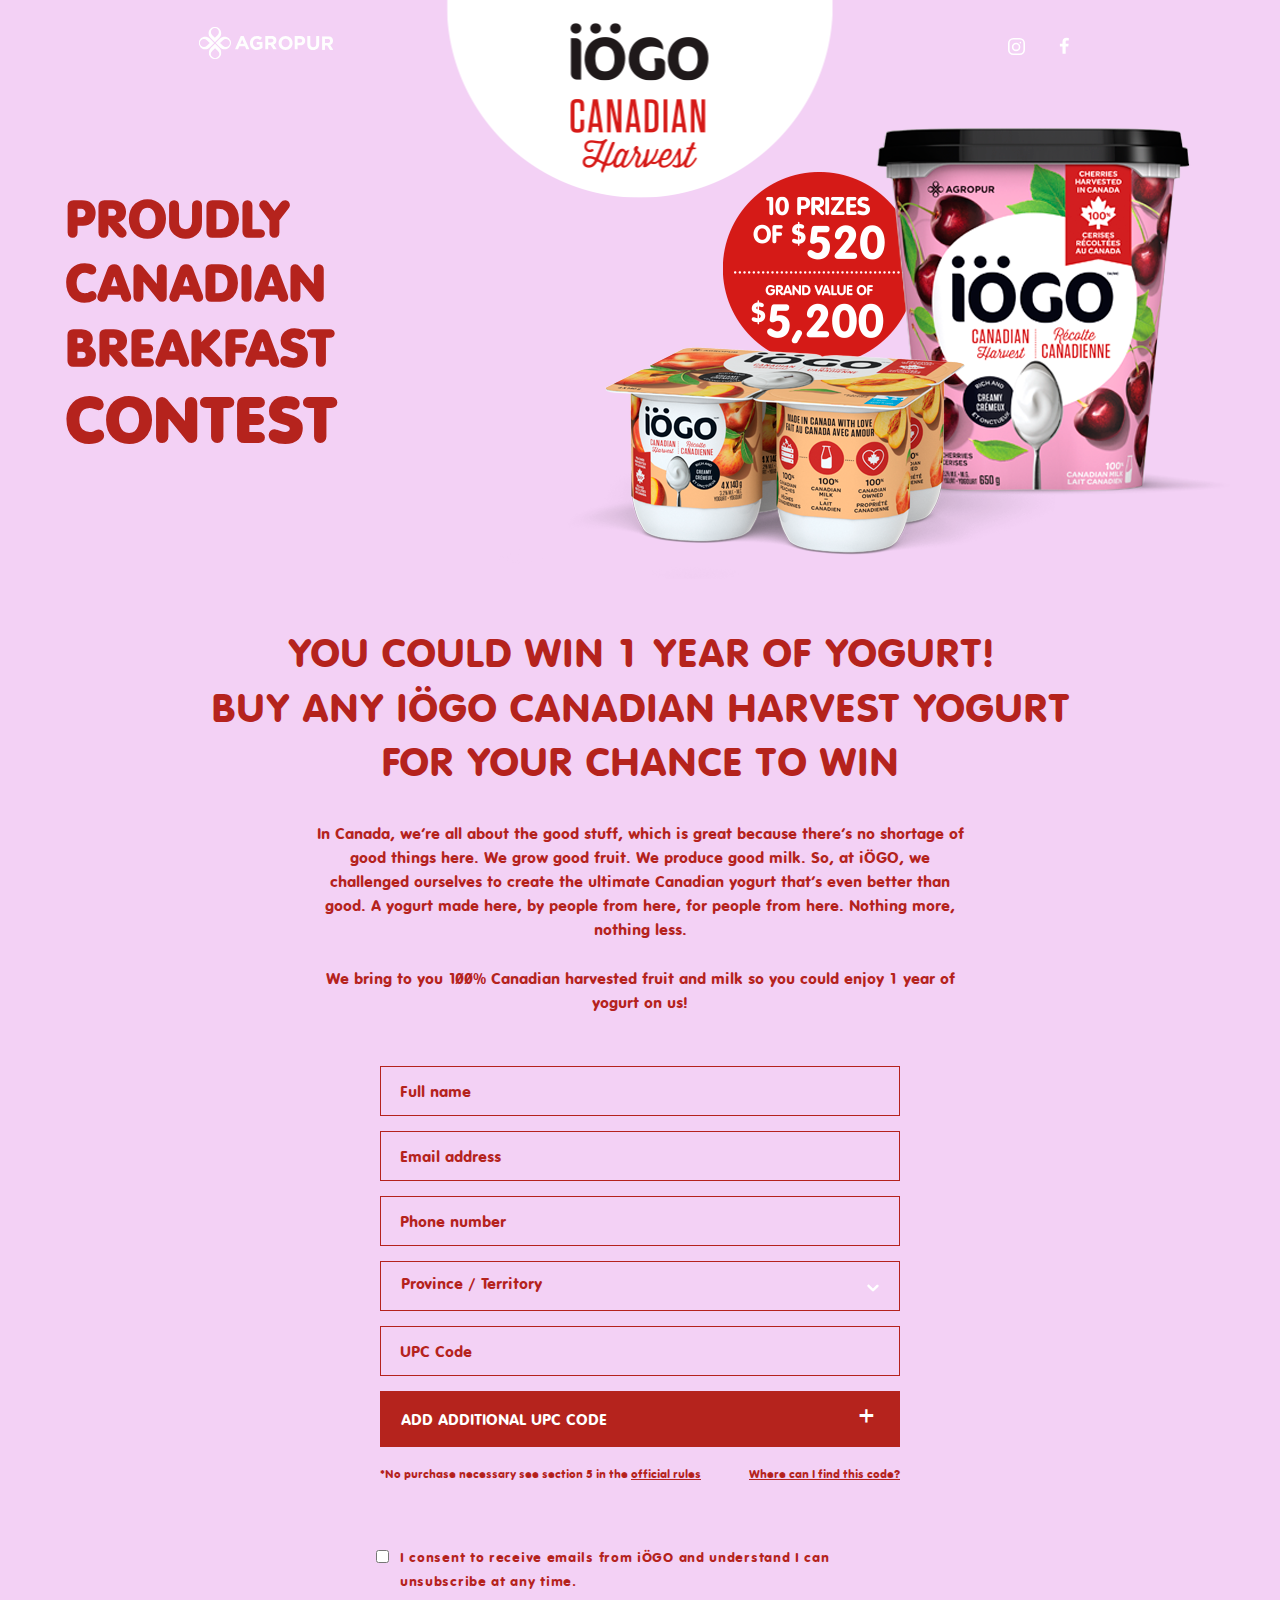
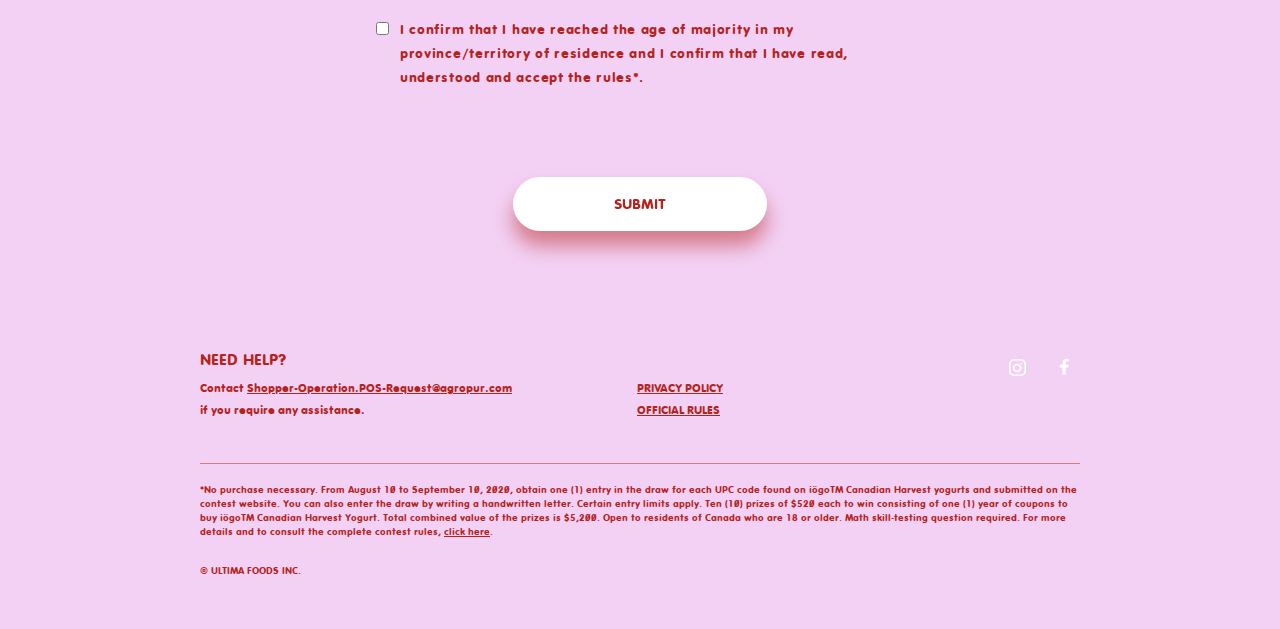
==== commit 3af32beb: "update =)" ====
--- a/en/index.html
+++ b/en/index.html
@@ -27,19 +27,19 @@
   <link rel="stylesheet" href="../css/app.css"/>
   <link rel="icon" type="image/x-icon" href="../img/favicon.ico?v2"/>
 
-  
-  
-  
+
+
+
   <script src="https://oss.maxcdn.com/html5shiv/3.7.3/html5shiv.min.js"></script>
   <script src="https://oss.maxcdn.com/respond/1.4.2/respond.min.js"></script>
   <script src="https://www.google.com/recaptcha/api.js?hl=en" async defer></script>
-  
+
 </head>
 
 
   <body>
     <section class="header-wrapper">
-  
+
   <div class="header-content-wrapper">
     <div class="content header-content">
       <div class="logo-agropur">
@@ -73,7 +73,7 @@
 
       </div>
 
-      <img class="hero-logo" src="/img/hero-logo.png" alt="iÖGO Canadian Harvest Logo">
+      <img class="hero-logo" src="../img/hero-logo.png" alt="iÖGO Canadian Harvest Logo">
 
       <div class="hero-nav">
         <a class="icon-ig" href="https://www.instagram.com/iogocanada" target="_blank">
@@ -113,11 +113,11 @@
       </div>
     </div>
   </div>
-  
+
 
   <div class="content">
 
-    
+
     <div
       class="k-thx-bye d-none"
       data-confirmation
@@ -125,7 +125,7 @@
       <h1 class="confirmation-heading">
         <img
           class="thank-you-raster"
-          src="/img/hero-thank-you.png"
+          src="../img/hero-thank-you1.png"
           alt="Thank you!"
         />
       </h1>
@@ -139,24 +139,24 @@
         Purchase more iÖGO Canadian Harvest yogurt for even more chances to win
       </a>
     </div>
-    
-  </div>
-
-  
+
+  </div>
+
+
   <div class="products-display">
     <div data-toggle class="hero-wrapper">
       <h1 class="hero-heading">
-       <strong>
+        Proudly Canadian Breakfast
+         <strong>
           Contest
         </strong>
-        Proudly Canadian Breakfast
       </h1>
     </div>
     <div class="yogurt-pots-container">
-      <img class="yogurt-pots" src="/img/hero-banner-products.png" alt="Tub of 650g cherry and 4x140g peach flavoured Canadian Harvest yogurt aligned on pink background" />
-    </div>
-  </div>
-  
+      <img class="yogurt-pots" src="../img/hero-banner-products.png" alt="Tub of 650g cherry and 4x140g peach flavoured Canadian Harvest yogurt aligned on pink background" />
+    </div>
+  </div>
+
 </section>
 
 
@@ -168,7 +168,7 @@
     BUY ANY IÖGO CANADIAN HARVEST YOGURT FOR YOUR CHANCE TO WIN
   </div>
   <div class="tagline tagline-03">
-    
+
   </div>
 
   <p class="long-tagline">
@@ -178,10 +178,10 @@
     We bring to you 100% Canadian harvested fruit and milk so you could enjoy 1 year of yogurt on us!
   </p>
   <p class="long-tagline long-tagline-01">
-    
+
   </p>
   <p class="long-tagline long-tagline-02">
-    
+
   </p>
 </section>
 
@@ -199,7 +199,7 @@
   data-netlify-recaptcha="true"
   data-netlify="true"
 >
-  
+
   <fieldset class="form-group col-12 p-md-0">
     <input
       type="text"
@@ -210,9 +210,9 @@
     >
     <label class="form-control-placeholder" for="fullName">Full name</label>
   </fieldset>
-  
-
-  
+
+
+
   <fieldset class="form-group col-12 p-md-0">
     <input
       type="email"
@@ -223,9 +223,9 @@
     >
     <label class="form-control-placeholder" for="emailAddress">Email address</label>
   </fieldset>
-  
-
-  
+
+
+
   <fieldset class="form-group col-12 p-md-0">
     <input
       type="text"
@@ -238,9 +238,9 @@
     >
     <label class="form-control-placeholder" for="phoneNumber">Phone number</label>
   </fieldset>
-  
-
-  
+
+
+
   <fieldset class="form-group col-12 p-md-0">
     <select
       id="provinceName"
@@ -263,11 +263,12 @@
       <option value="NT">Northwest Territories</option>
       <option value="NU">Nunavut</option>
       <option value="YT">Yukon</option>
+      <option value="QC">Quebec</option>
     </select>
   </fieldset>
-  
-
-  
+
+
+
   <fieldset class="form-group col-12 p-md-0">
     <input
       type="text"
@@ -281,11 +282,11 @@
       class="form-control-placeholder"
       for="upcCode0"
     >UPC Code</label>
-    <div id="upcDescription" class="sr-only">The UPC code is located on the packaging of your Agropur product as seen in the image below.  The exact location may vary based on the item of purchase. Simply copy all 12 numbers into the entry form.</div>
-  </fieldset>
-  
-
-  
+    <div id="upcDescription" class="sr-only">The UPC code is located on the packaging of your iögo Canadian Harvest product as seen in the image below.  The exact location may vary based on the item of purchase. Simply copy all 12 numbers into the entry form.</div>
+  </fieldset>
+
+
+
   <div
     id="additionalUpcContainer"
     class="form-group col-12 p-md-0"
@@ -352,9 +353,9 @@
       <span class="plus-icon">+</span>
     </button>
   </fieldset>
-  
-
-  
+
+
+
   <div class="form-group col-12 p-md-0 additional-help">
     <div
       id="upcCodeHelp"
@@ -368,12 +369,12 @@
       class="help-message"
       data-toggle="tooltip"
       data-placement="bottom"
-      title="The UPC code is located on the packaging of your Agropur product as seen in the image below.  The exact location may vary based on the item of purchase. Simply copy all 12 numbers into the entry form. <br><div class='text-center pt-3'><img src='../img/upc.png' /></span> "
+      title="The UPC code is located on the packaging of your iögo Canadian Harvest product as seen in the image below.  The exact location may vary based on the item of purchase. Simply copy all 12 numbers into the entry form. <br><div class='text-center pt-3'><img src='../img/upc.png' /></span> "
     >Where can I find this code?</div>
   </div>
-  
-
-  
+
+
+
   <div class="captcha-container">
     <div
       id="gRecaptcha"
@@ -385,11 +386,11 @@
       This field is required
     </div>
   </div>
-  
-
-  
+
+
+
   <fieldset class="check-container col-12 px-md-0">
-    
+
     <div class="form-check">
       <input
         type="checkbox"
@@ -402,9 +403,9 @@
         I consent to receive emails from iÖGO and understand I can unsubscribe at any time.
       </label>
     </div>
-    
-
-    
+
+
+
     <div class="form-check">
       <input
         type="checkbox"
@@ -418,11 +419,11 @@
         I confirm that I have reached the age of majority in my province/territory of residence and I confirm that I have read, understood and accept the rules*.
       </label>
     </div>
-    
-  </fieldset>
-  
-
-  
+
+  </fieldset>
+
+
+
   <input
     class="hidden"
     type="text"
@@ -430,9 +431,9 @@
     name="language"
     value="en"
   />
-  
-
-  
+
+
+
   <div class="form-group col-12 p-md-0 submit-entry-container">
     <button
       type="submit"
@@ -440,7 +441,7 @@
       class="btn agropur-btn"
     >Submit</button>
   </div>
-  
+
 </form>
 
       </div>
@@ -451,7 +452,7 @@
 
     <div class="footer-nav">
 
-      
+
       <div class="footer-column col-40-percent need-help-col">
         <h2 class="need-help-heading">Need help?</h2>
         <small class="need-help-text">
@@ -459,22 +460,22 @@
           <span>if you require any assistance.</span>
         </small>
       </div>
-      
-
-      
+
+
+
       <div class="footer-column col-40-percent admin-links">
         <ul class="link-list">
           <li class="list-item">
-            <a href="https://www.olympicdairy.com/privacy" class="footer-link" target="_blank">Privacy Policy</a>
+            <a href="https://www.iogo.ca/en/privacy-policy/" class="footer-link" target="_blank">Privacy Policy</a>
           </li>
           <li class="list-item">
             <a href="/files/olympic-contest-rules-en.pdf" class="footer-link">Official Rules</a>
           </li>
         </ul>
       </div>
-      
-
-      
+
+
+
       <div class="footer-column col-20-percent social-col">
         <ul class="link-list">
           <li class="list-item">
@@ -525,7 +526,7 @@
           </li>
         </ul>
       </div>
-      
+
 
     </div>
 
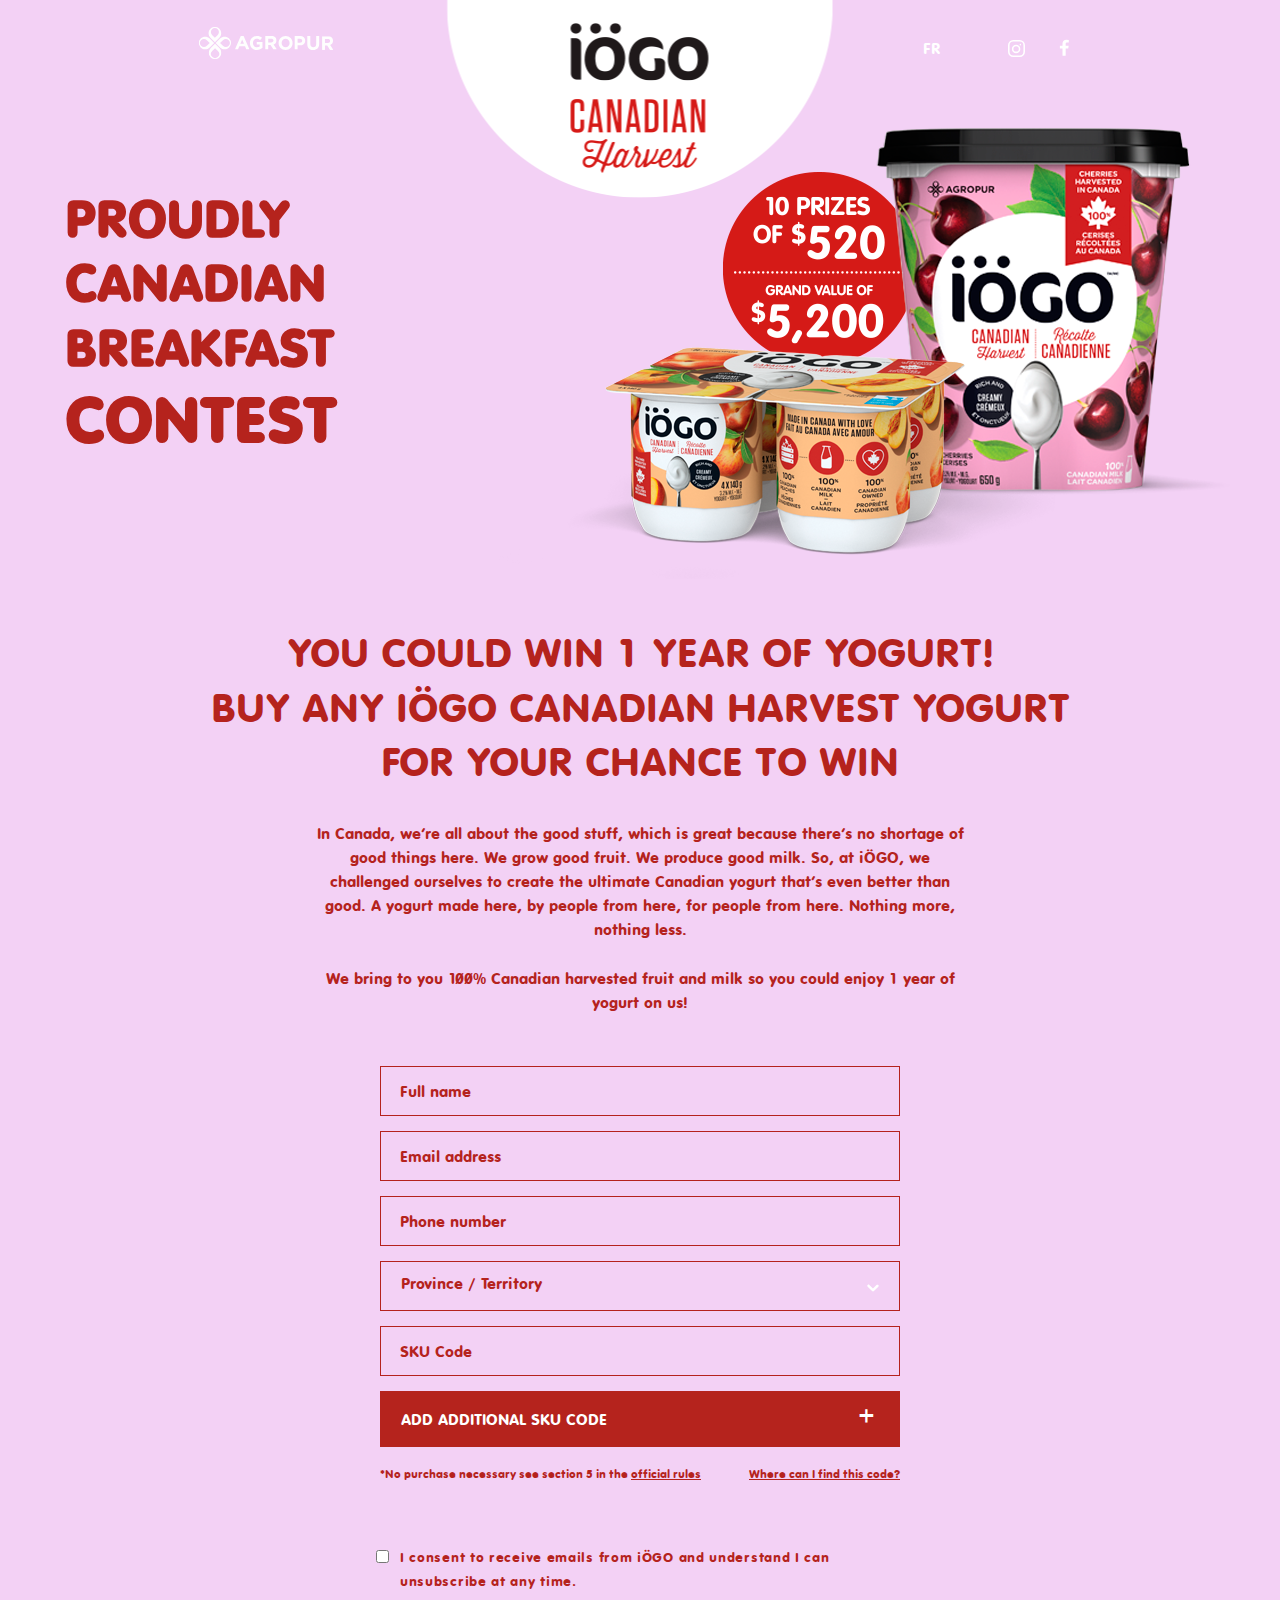
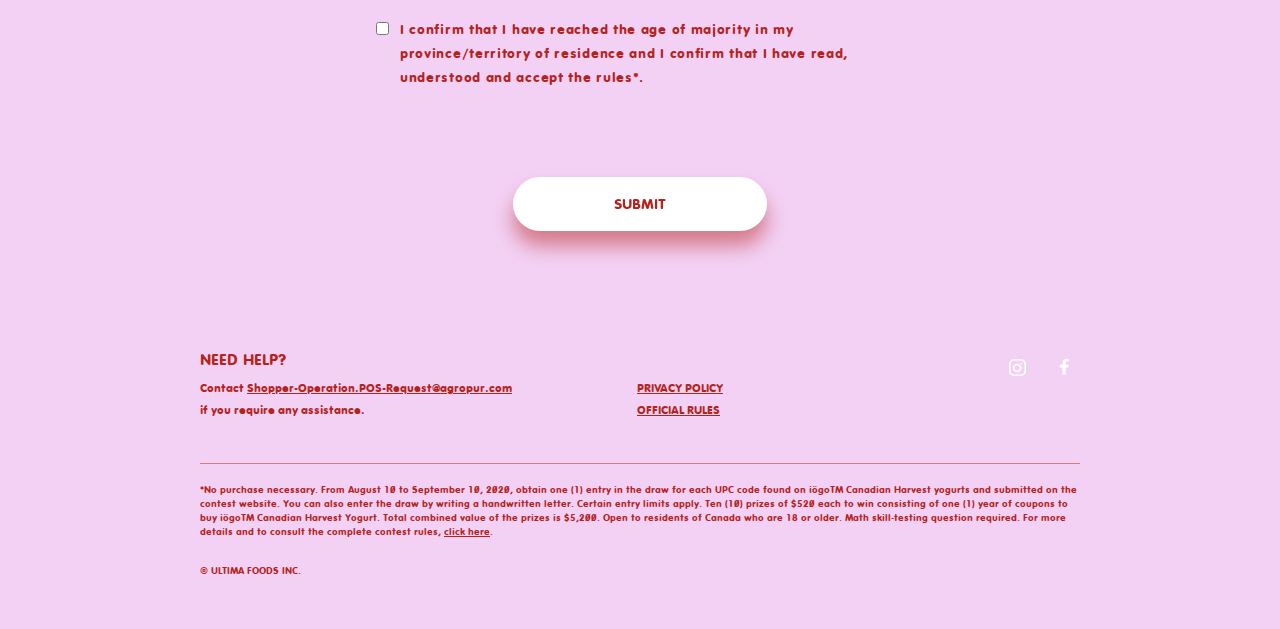
==== commit f0cde14c: "updated =)" ====
--- a/en/index.html
+++ b/en/index.html
@@ -27,19 +27,19 @@
   <link rel="stylesheet" href="../css/app.css"/>
   <link rel="icon" type="image/x-icon" href="../img/favicon.ico?v2"/>
 
-
-
-
+  
+  
+  
   <script src="https://oss.maxcdn.com/html5shiv/3.7.3/html5shiv.min.js"></script>
   <script src="https://oss.maxcdn.com/respond/1.4.2/respond.min.js"></script>
   <script src="https://www.google.com/recaptcha/api.js?hl=en" async defer></script>
-
+  
 </head>
 
 
   <body>
     <section class="header-wrapper">
-
+  
   <div class="header-content-wrapper">
     <div class="content header-content">
       <div class="logo-agropur">
@@ -73,9 +73,14 @@
 
       </div>
 
-      <img class="hero-logo" src="../img/hero-logo.png" alt="iÖGO Canadian Harvest Logo">
+       <a href="https://www.iogo.ca/en/canadian-harvest">
+          <img class="hero-logo" src="../img/hero-logo.png" alt="iÖGO Canadian Harvest Logo">
+        </a>
 
       <div class="hero-nav">
+        <a class="text-link" href="/fr">
+          FR
+        </a>
         <a class="icon-ig" href="https://www.instagram.com/iogocanada" target="_blank">
           <svg
   width="100%"
@@ -113,11 +118,11 @@
       </div>
     </div>
   </div>
-
+  
 
   <div class="content">
 
-
+    
     <div
       class="k-thx-bye d-none"
       data-confirmation
@@ -139,10 +144,10 @@
         Purchase more iÖGO Canadian Harvest yogurt for even more chances to win
       </a>
     </div>
-
-  </div>
-
-
+    
+  </div>
+
+  
   <div class="products-display">
     <div data-toggle class="hero-wrapper">
       <h1 class="hero-heading">
@@ -156,7 +161,7 @@
       <img class="yogurt-pots" src="../img/hero-banner-products.png" alt="Tub of 650g cherry and 4x140g peach flavoured Canadian Harvest yogurt aligned on pink background" />
     </div>
   </div>
-
+  
 </section>
 
 
@@ -168,7 +173,7 @@
     BUY ANY IÖGO CANADIAN HARVEST YOGURT FOR YOUR CHANCE TO WIN
   </div>
   <div class="tagline tagline-03">
-
+    
   </div>
 
   <p class="long-tagline">
@@ -178,10 +183,10 @@
     We bring to you 100% Canadian harvested fruit and milk so you could enjoy 1 year of yogurt on us!
   </p>
   <p class="long-tagline long-tagline-01">
-
+    
   </p>
   <p class="long-tagline long-tagline-02">
-
+    
   </p>
 </section>
 
@@ -199,7 +204,7 @@
   data-netlify-recaptcha="true"
   data-netlify="true"
 >
-
+  
   <fieldset class="form-group col-12 p-md-0">
     <input
       type="text"
@@ -210,9 +215,9 @@
     >
     <label class="form-control-placeholder" for="fullName">Full name</label>
   </fieldset>
-
-
-
+  
+
+  
   <fieldset class="form-group col-12 p-md-0">
     <input
       type="email"
@@ -223,9 +228,9 @@
     >
     <label class="form-control-placeholder" for="emailAddress">Email address</label>
   </fieldset>
-
-
-
+  
+
+  
   <fieldset class="form-group col-12 p-md-0">
     <input
       type="text"
@@ -238,16 +243,11 @@
     >
     <label class="form-control-placeholder" for="phoneNumber">Phone number</label>
   </fieldset>
-
-
-
+  
+
+  
   <fieldset class="form-group col-12 p-md-0">
-    <select
-      id="provinceName"
-      name="province"
-      class="form-control province-select"
-      required
-    >
+    <select id="provinceName" name="province" class="form-control province-select" required>
       <option selected="selected" disabled="disabled" value="">
         Province / Territory
       </option>
@@ -266,9 +266,9 @@
       <option value="QC">Quebec</option>
     </select>
   </fieldset>
-
-
-
+  
+
+  
   <fieldset class="form-group col-12 p-md-0">
     <input
       type="text"
@@ -281,12 +281,12 @@
     <label
       class="form-control-placeholder"
       for="upcCode0"
-    >UPC Code</label>
-    <div id="upcDescription" class="sr-only">The UPC code is located on the packaging of your iögo Canadian Harvest product as seen in the image below.  The exact location may vary based on the item of purchase. Simply copy all 12 numbers into the entry form.</div>
-  </fieldset>
-
-
-
+    >SKU Code</label>
+    <div id="upcDescription" class="sr-only">The SKU code is located on the packaging of your iögo Canadian Harvest product as seen in the image below.  The exact location may vary based on the item of purchase. Simply copy all 12 numbers into the entry form.</div>
+  </fieldset>
+  
+
+  
   <div
     id="additionalUpcContainer"
     class="form-group col-12 p-md-0"
@@ -305,7 +305,7 @@
       <label
         class="form-control-placeholder"
         for="upcCode1"
-      >Additional UPC Code #1</label>
+      >Additional SKU Code #1</label>
     </fieldset>
     <fieldset
       class="form-group col-12 p-x-0 mt4 hidden-upc"
@@ -321,7 +321,7 @@
       <label
         class="form-control-placeholder"
         for="upcCode2"
-      >Additional UPC Code #2</label>
+      >Additional SKU Code #2</label>
     </fieldset>
     <fieldset
       class="form-group col-12 p-x-0 mt4 hidden-upc"
@@ -337,7 +337,7 @@
       <label
         class="form-control-placeholder"
         for="upcCode3"
-      >Additional UPC Code #3</label>
+      >Additional SKU Code #3</label>
     </fieldset>
   </div>
   <fieldset
@@ -349,13 +349,13 @@
       id="addUpcCode"
       class="btn agropur-btn add-upc-code-btn"
     >
-      <span class="label">Add additional UPC code</span>
+      <span class="label">Add additional SKU code</span>
       <span class="plus-icon">+</span>
     </button>
   </fieldset>
-
-
-
+  
+
+  
   <div class="form-group col-12 p-md-0 additional-help">
     <div
       id="upcCodeHelp"
@@ -369,12 +369,12 @@
       class="help-message"
       data-toggle="tooltip"
       data-placement="bottom"
-      title="The UPC code is located on the packaging of your iögo Canadian Harvest product as seen in the image below.  The exact location may vary based on the item of purchase. Simply copy all 12 numbers into the entry form. <br><div class='text-center pt-3'><img src='../img/upc.png' /></span> "
+      title="The SKU code is located on the packaging of your iögo Canadian Harvest product as seen in the image below.  The exact location may vary based on the item of purchase. Simply copy all 12 numbers into the entry form. <br><div class='text-center pt-3'><img src='../img/upc.png' /></span> "
     >Where can I find this code?</div>
   </div>
-
-
-
+  
+
+  
   <div class="captcha-container">
     <div
       id="gRecaptcha"
@@ -386,11 +386,11 @@
       This field is required
     </div>
   </div>
-
-
-
+  
+
+  
   <fieldset class="check-container col-12 px-md-0">
-
+    
     <div class="form-check">
       <input
         type="checkbox"
@@ -403,9 +403,9 @@
         I consent to receive emails from iÖGO and understand I can unsubscribe at any time.
       </label>
     </div>
-
-
-
+    
+
+    
     <div class="form-check">
       <input
         type="checkbox"
@@ -419,11 +419,11 @@
         I confirm that I have reached the age of majority in my province/territory of residence and I confirm that I have read, understood and accept the rules*.
       </label>
     </div>
-
-  </fieldset>
-
-
-
+    
+  </fieldset>
+  
+
+  
   <input
     class="hidden"
     type="text"
@@ -431,9 +431,9 @@
     name="language"
     value="en"
   />
-
-
-
+  
+
+  
   <div class="form-group col-12 p-md-0 submit-entry-container">
     <button
       type="submit"
@@ -441,7 +441,7 @@
       class="btn agropur-btn"
     >Submit</button>
   </div>
-
+  
 </form>
 
       </div>
@@ -452,7 +452,7 @@
 
     <div class="footer-nav">
 
-
+      
       <div class="footer-column col-40-percent need-help-col">
         <h2 class="need-help-heading">Need help?</h2>
         <small class="need-help-text">
@@ -460,9 +460,9 @@
           <span>if you require any assistance.</span>
         </small>
       </div>
-
-
-
+      
+
+      
       <div class="footer-column col-40-percent admin-links">
         <ul class="link-list">
           <li class="list-item">
@@ -473,9 +473,9 @@
           </li>
         </ul>
       </div>
-
-
-
+      
+
+      
       <div class="footer-column col-20-percent social-col">
         <ul class="link-list">
           <li class="list-item">
@@ -526,7 +526,7 @@
           </li>
         </ul>
       </div>
-
+      
 
     </div>
 
